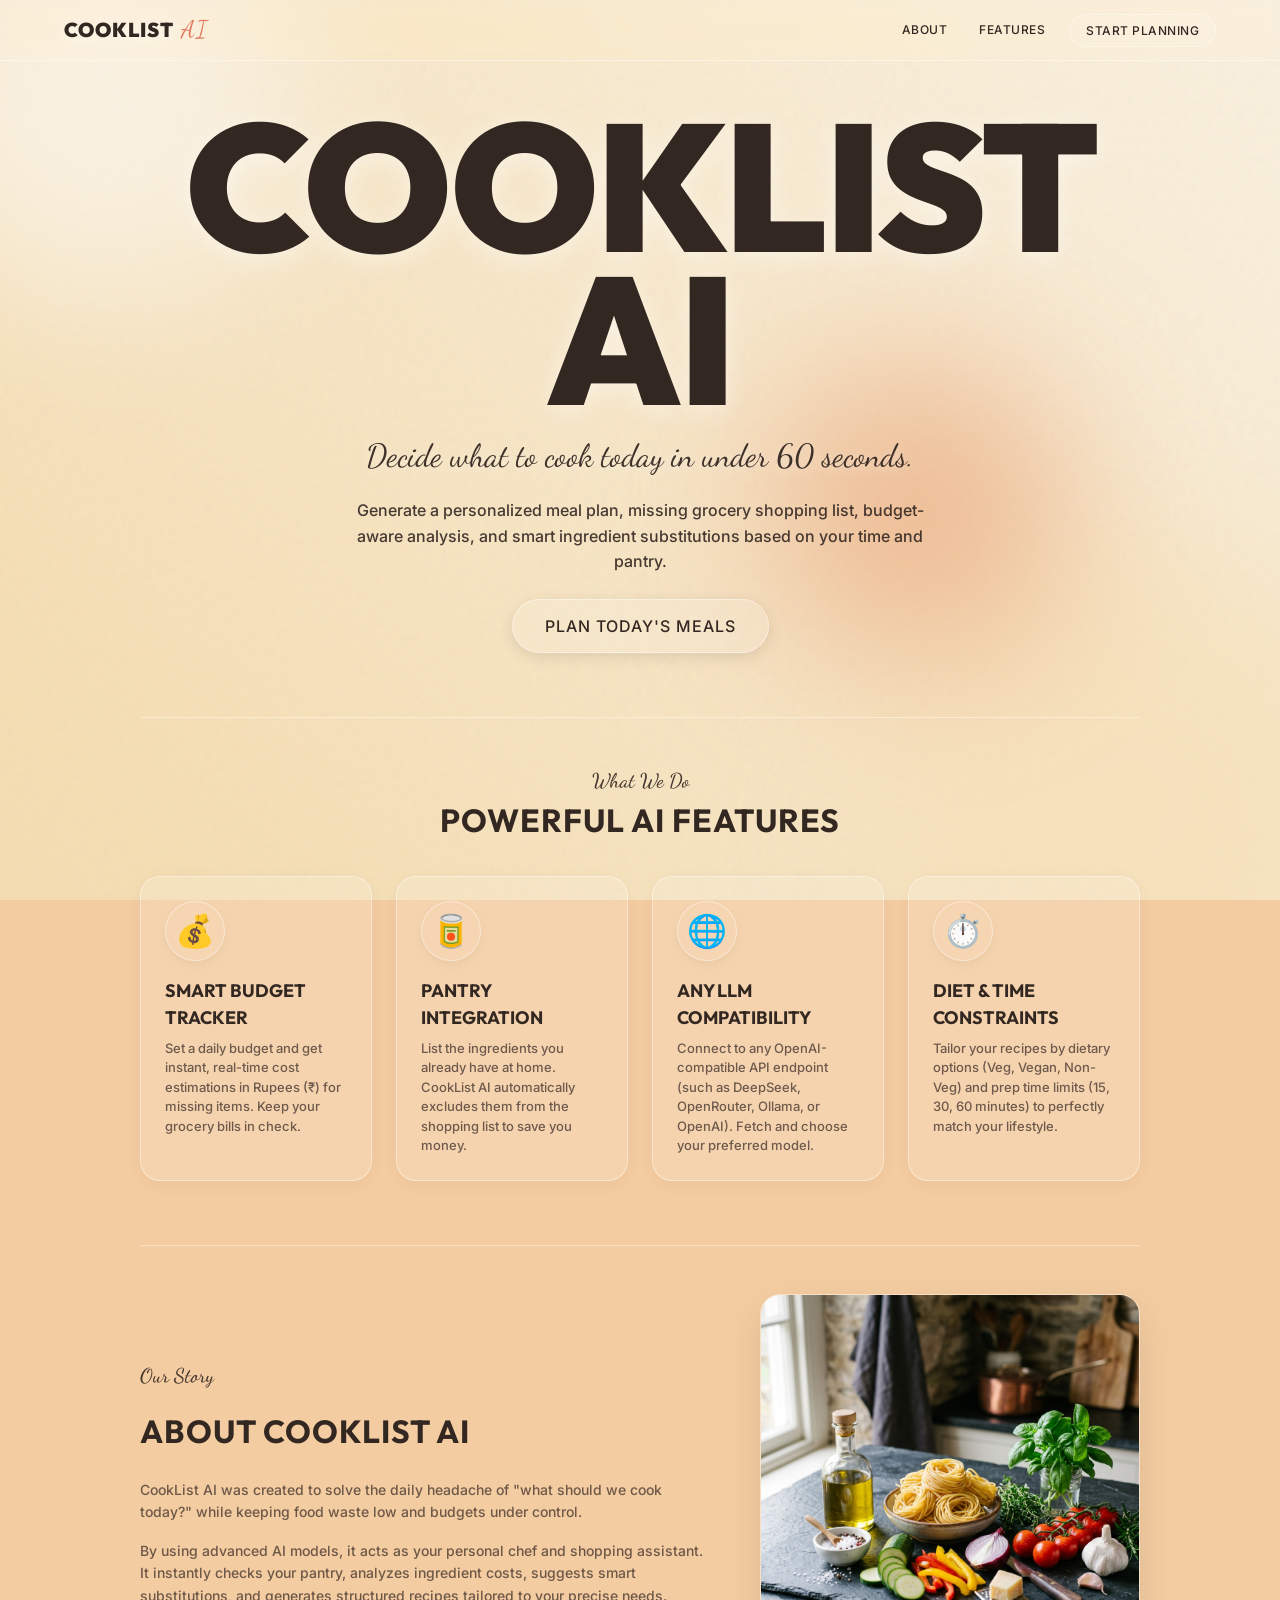
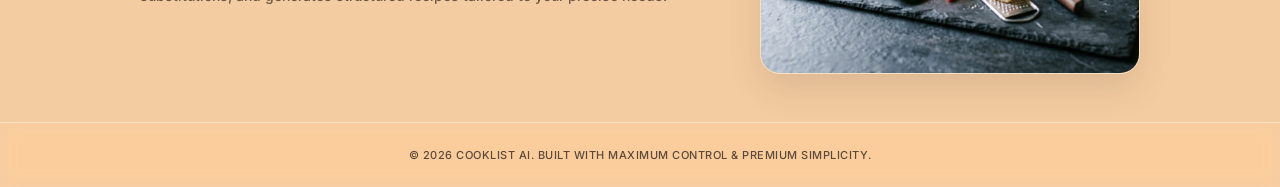
==== index.html @ 9c997653 "Initial" ====
<!DOCTYPE html>
<html lang="en">
<head>
  <meta charset="UTF-8">
  <meta name="viewport" content="width=device-width, initial-scale=1.0">
  <title>CookList AI — Personalized Meal Planner & Shopping Assistant</title>
  <meta name="description" content="Generate a personalized, budget-aware meal plan, grocery list, and ingredient substitutions in seconds.">
  <!-- Fonts -->
  <link rel="preconnect" href="https://fonts.googleapis.com">
  <link rel="preconnect" href="https://fonts.gstatic.com" crossorigin>
  <link href="https://fonts.googleapis.com/css2?family=Dancing+Script:wght@400..700&family=Inter:wght@400;500;700&family=Outfit:wght@400;500;700;900&family=Space+Mono&display=swap" rel="stylesheet">
  <!-- Stylesheet -->
  <link rel="stylesheet" href="style.css">
</head>
<body>
  <!-- Animated Background Layers -->
  <div class="mesh-bg"></div>
  <div class="noise-overlay"></div>
  <div class="bg-orbs">
    <div class="orb orb-1"></div>
    <div class="orb orb-2"></div>
    <div class="orb orb-3"></div>
  </div>

  <!-- Header / Navigation -->
  <header class="app-header">
    <div class="header-container">
      <a href="#" class="logo" id="logo-link">CookList <span class="cursive-accent">AI</span></a>
      <nav class="nav-links">
        <a href="#about" class="nav-item" id="nav-about">About</a>
        <a href="#features" class="nav-item" id="nav-features">Features</a>
        <button class="nav-btn-outline" id="nav-start-btn">Start Planning</button>
      </nav>
    </div>
  </header>

  <main>
    <!-- Screen 1: Hero & Landing -->
    <section id="landing-screen" class="screen active">
      <div class="hero-bg-accent"></div>
      <div class="hero-content">
        <h1 class="hero-title">COOKLIST AI</h1>
        <h2 class="hero-subtitle">Decide what to cook today in under 60 seconds.</h2>
        <p class="hero-description">
          Generate a personalized meal plan, missing grocery shopping list, budget-aware analysis, and smart ingredient substitutions based on your time and pantry.
        </p>
        <div class="hero-cta-wrapper">
          <button class="btn-primary-action" id="start-planning-cta">Plan Today's Meals</button>
        </div>
      </div>

      <!-- Features Section -->
      <div id="features" class="landing-section">
        <span class="cursive-subtitle" style="text-align: center;">What We Do</span>
        <h2 class="section-title">Powerful AI Features</h2>
        <div class="features-grid">
          <div class="feature-item-card">
            <div class="feature-icon">💰</div>
            <h3>Smart Budget Tracker</h3>
            <p>Set a daily budget and get instant, real-time cost estimations in Rupees (₹) for missing items. Keep your grocery bills in check.</p>
          </div>
          <div class="feature-item-card">
            <div class="feature-icon">🥫</div>
            <h3>Pantry Integration</h3>
            <p>List the ingredients you already have at home. CookList AI automatically excludes them from the shopping list to save you money.</p>
          </div>
          <div class="feature-item-card">
            <div class="feature-icon">🌐</div>
            <h3>Any LLM Compatibility</h3>
            <p>Connect to any OpenAI-compatible API endpoint (such as DeepSeek, OpenRouter, Ollama, or OpenAI). Fetch and choose your preferred model.</p>
          </div>
          <div class="feature-item-card">
            <div class="feature-icon">⏱️</div>
            <h3>Diet & Time Constraints</h3>
            <p>Tailor your recipes by dietary options (Veg, Vegan, Non-Veg) and prep time limits (15, 30, 60 minutes) to perfectly match your lifestyle.</p>
          </div>
        </div>
      </div>

      <!-- About Section -->
      <div id="about" class="landing-section">
        <div class="about-container">
          <div class="about-text">
            <span class="cursive-subtitle">Our Story</span>
            <h2 class="section-title">About CookList AI</h2>
            <p>CookList AI was created to solve the daily headache of "what should we cook today?" while keeping food waste low and budgets under control.</p>
            <p>By using advanced AI models, it acts as your personal chef and shopping assistant. It instantly checks your pantry, analyzes ingredient costs, suggests smart substitutions, and generates structured recipes tailored to your precise needs.</p>
          </div>
          <div class="about-image-wrapper">
            <img src="about_ingredients.png" alt="Fresh cooking ingredients on a slate table" class="about-img">
          </div>
        </div>
      </div>
    </section>

    <!-- Screen 2: Constraints Form -->
    <section id="form-screen" class="screen">
      <div class="form-container">
        <div class="form-card">
          <div class="form-header">
            <span class="cursive-subtitle">Your Preferences</span>
            <h2 class="form-title">Enter Cooking Constraints</h2>
            <p class="form-description">Tell us what you have and what you need. We'll handle the rest.</p>
          </div>

          <form id="preferences-form" novalidate>
            <!-- Step Indicators -->
            <div class="steps-progress" role="progressbar" aria-valuemin="1" aria-valuemax="3" aria-valuenow="1" aria-label="Planning progress">
              <div class="progress-bar-fill" id="progress-bar-fill"></div>
            </div>

            <!-- Fieldset 1: Budget & Servings -->
            <div class="form-step-section active" data-step="1">
              <div class="form-group-row">
                <div class="form-group">
                  <label for="input-budget">Daily Budget (₹)</label>
                  <input type="number" id="input-budget" min="10" max="10000" placeholder="e.g. 500" required aria-describedby="error-budget" aria-invalid="false">
                  <span class="error-msg" id="error-budget" role="alert">Please enter a valid daily budget (₹10 - ₹10,000).</span>
                </div>
                <div class="form-group">
                  <label for="input-people">Number of People</label>
                  <input type="number" id="input-people" min="1" max="20" placeholder="e.g. 2" required aria-describedby="error-people" aria-invalid="false">
                  <span class="error-msg" id="error-people" role="alert">Please specify number of people (1 - 20).</span>
                </div>
              </div>
              
              <div class="form-group-row" style="margin-top: 1.5rem;">
                <div class="form-group">
                  <label for="input-base-url">API Base URL</label>
                  <input type="text" id="input-base-url" placeholder="https://api.openai.com/v1" value="https://api.openai.com/v1" required aria-describedby="error-base-url" aria-invalid="false">
                  <span class="error-msg" id="error-base-url" role="alert">Please enter a valid API Base URL.</span>
                </div>
                <div class="form-group">
                  <label for="input-api-key">API Key</label>
                  <input type="password" id="input-api-key" placeholder="Enter API key..." required aria-describedby="error-api-key" aria-invalid="false">
                  <span class="error-msg" id="error-api-key" role="alert">Please enter a valid API key.</span>
                </div>
              </div>

              <div class="form-group-row" style="margin-top: 1.5rem; align-items: flex-end;">
                <div class="form-group" style="flex: 2;">
                  <label for="select-model">Model</label>
                  <div class="model-select-wrapper">
                    <select id="select-model" aria-invalid="false">
                      <option value="gpt-4o-mini">gpt-4o-mini (Default)</option>
                      <option value="gpt-4o">gpt-4o</option>
                      <option value="gpt-3.5-turbo">gpt-3.5-turbo</option>
                      <option value="custom">Enter Custom Model...</option>
                    </select>
                  </div>
                </div>
                <div class="form-group" style="flex: 1;">
                  <button type="button" id="btn-fetch-models" class="btn-action-outline" style="width: 100%; height: 46px; white-space: nowrap;">Fetch Models</button>
                </div>
              </div>

              <div class="form-group" id="custom-model-group" style="display: none; margin-top: 1.5rem;">
                <label for="input-model-custom">Custom Model Name</label>
                <input type="text" id="input-model-custom" placeholder="e.g. deepseek-chat, llama3" aria-invalid="false">
                <span class="error-msg" id="error-model-custom" role="alert">Please specify a model name.</span>
              </div>

              <div id="model-fetch-status" class="help-text" style="display: block; margin-top: 0.5rem; opacity: 0.8;">
                Your credentials and model choice are stored locally in your browser.
              </div>

              <div class="form-navigation-buttons">
                <button type="button" class="btn-nav btn-next" data-next="2">Next Step</button>
              </div>
            </div>

            <!-- Fieldset 2: Diet & Cooking Time -->
            <div class="form-step-section" data-step="2">
              <fieldset class="form-group">
                <legend class="form-group-label">Dietary Preference</legend>
                <div class="radio-pill-group">
                  <label class="radio-pill">
                    <input type="radio" name="diet" value="vegetarian" checked>
                    <span>Vegetarian</span>
                  </label>
                  <label class="radio-pill">
                    <input type="radio" name="diet" value="vegan">
                    <span>Vegan</span>
                  </label>
                  <label class="radio-pill">
                    <input type="radio" name="diet" value="non-vegetarian">
                    <span>Non-Vegetarian</span>
                  </label>
                </div>
              </fieldset>

              <fieldset class="form-group">
                <legend class="form-group-label">Available Cooking Time (Per Meal)</legend>
                <div class="radio-pill-group">
                  <label class="radio-pill">
                    <input type="radio" name="cooking-time" value="15">
                    <span>15 Mins</span>
                  </label>
                  <label class="radio-pill">
                    <input type="radio" name="cooking-time" value="30" checked>
                    <span>30 Mins</span>
                  </label>
                  <label class="radio-pill">
                    <input type="radio" name="cooking-time" value="60">
                    <span>60 Mins</span>
                  </label>
                </div>
              </fieldset>

              <div class="form-navigation-buttons">
                <button type="button" class="btn-nav btn-prev" data-prev="1">Back</button>
                <button type="button" class="btn-nav btn-next" data-next="3">Next Step</button>
              </div>
            </div>

            <!-- Fieldset 3: Pantry Ingredients -->
            <div class="form-step-section" data-step="3">
              <div class="form-group">
                <label for="ingredient-input">Ingredients Available at Home (Pantry)</label>
                <div class="tag-input-container">
                  <div class="tags-wrapper" id="tags-wrapper">
                    <!-- Dynamic tags will appear here -->
                  </div>
                  <input type="text" id="ingredient-input" placeholder="Type ingredient & press Enter (e.g. Rice, Eggs, Onion)" maxlength="50">
                </div>
                <small class="help-text">Adding ingredients you already have will help reduce the grocery list cost!</small>
                <div aria-live="polite" class="sr-only" id="pantry-announcer"></div>
                
                <!-- Quick suggestions -->
                <div class="suggestions-container">
                  <span class="suggestion-label">Common items:</span>
                  <div class="suggestions-list" id="suggestions-list">
                    <button type="button" class="btn-tag-suggestion" data-val="Rice">Rice</button>
                    <button type="button" class="btn-tag-suggestion" data-val="Onion">Onion</button>
                    <button type="button" class="btn-tag-suggestion" data-val="Tomato">Tomato</button>
                    <button type="button" class="btn-tag-suggestion" data-val="Eggs">Eggs</button>
                    <button type="button" class="btn-tag-suggestion" data-val="Potato">Potato</button>
                    <button type="button" class="btn-tag-suggestion" data-val="Milk">Milk</button>
                    <button type="button" class="btn-tag-suggestion" data-val="Bread">Bread</button>
                  </div>
                </div>
              </div>

              <div class="form-navigation-buttons">
                <button type="button" class="btn-nav btn-prev" data-prev="2">Back</button>
                <button type="submit" class="btn-submit-action" id="submit-plan-btn">Generate Meal Plan</button>
              </div>
            </div>

          </form>
        </div>
      </div>
    </section>

    <!-- Screen 3: AI Processing Loader -->
    <section id="loader-screen" class="screen" role="status" aria-live="polite" aria-busy="true">
      <div class="loader-content">
        <div class="spinner-container">
          <div class="spinner"></div>
        </div>
        <h2 class="loader-title">COOKLIST AI IS GENERATING</h2>
        <div class="terminal-logs-window">
          <div class="terminal-logs" id="terminal-logs">
            <p class="log-line">> Establishing secure sandbox...</p>
          </div>
        </div>
      </div>
    </section>

    <!-- Screen 4: Results Dashboard -->
    <section id="results-screen" class="screen">
      <div class="results-dashboard-container">
        <!-- Dashboard Header -->
        <div class="dashboard-header">
          <div>
            <span class="cursive-subtitle" id="dashboard-subtitle-meta">2 People • Vegetarian • 30 mins</span>
            <h1 class="dashboard-title">Today's Meal Plan</h1>
          </div>
          <div class="dashboard-actions">
            <button class="btn-action-outline" id="btn-copy-plan">Copy Plain Text</button>
            <button class="btn-action-outline" id="btn-download-plan">Download Plan</button>
            <button class="btn-primary-action" id="btn-restart-planning">Plan New Meals</button>
          </div>
        </div>

        <!-- Budget Feasibility Section -->
        <div class="dashboard-row budget-row">
          <div class="feature-card budget-status-card" id="budget-card">
            <div class="budget-card-header">
              <span class="card-caption">BUDGET FEASIBILITY</span>
              <span class="budget-badge" id="budget-badge-status">WITHIN BUDGET</span>
            </div>
            <div class="budget-card-main">
              <div class="budget-metric">
                <span class="metric-value" id="dashboard-estimated-cost">₹0</span>
                <span class="metric-label">Estimated Grocery Cost</span>
              </div>
              <div class="budget-comparison-bar" aria-hidden="true">
                <div class="comparison-bar-fill" id="budget-bar-fill"></div>
                <div class="comparison-bar-marker" id="budget-limit-marker">
                  <span class="marker-label">Limit: <span id="dashboard-budget-limit">₹0</span></span>
                </div>
              </div>
              <p class="budget-card-footer" id="budget-status-message">
                Your estimated grocery list cost is within the daily limit. Great job using home ingredients!
              </p>
            </div>
          </div>
        </div>

        <!-- Meals Row -->
        <div class="dashboard-grid meals-grid">
          <!-- Breakfast Card -->
          <div class="feature-card meal-card" data-meal="breakfast">
            <div class="meal-card-header">
              <span class="meal-label">BREAKFAST</span>
              <span class="meal-time" id="breakfast-time">15 mins</span>
            </div>
            <h3 class="meal-name" id="breakfast-name">Veg Omelette + Toast</h3>
            <h4 class="section-label">Ingredients Needed:</h4>
            <ul class="meal-ingredients-list" id="breakfast-ingredients">
              <!-- Dynamically populated -->
            </ul>
          </div>

          <!-- Lunch Card -->
          <div class="feature-card meal-card" data-meal="lunch">
            <div class="meal-card-header">
              <span class="meal-label">LUNCH</span>
              <span class="meal-time" id="lunch-time">20 mins</span>
            </div>
            <h3 class="meal-name" id="lunch-name">Tomato Rice + Salad</h3>
            <h4 class="section-label">Ingredients Needed:</h4>
            <ul class="meal-ingredients-list" id="lunch-ingredients">
              <!-- Dynamically populated -->
            </ul>
          </div>

          <!-- Dinner Card -->
          <div class="feature-card meal-card" data-meal="dinner">
            <div class="meal-card-header">
              <span class="meal-label">DINNER</span>
              <span class="meal-time" id="dinner-time">25 mins</span>
            </div>
            <h3 class="meal-name" id="dinner-name">Vegetable Pulao + Raita</h3>
            <h4 class="section-label">Ingredients Needed:</h4>
            <ul class="meal-ingredients-list" id="dinner-ingredients">
              <!-- Dynamically populated -->
            </ul>
          </div>
        </div>

        <!-- Grocery List and Substitutions Grid -->
        <div class="dashboard-grid secondary-grid">
          <!-- Grocery List Card -->
          <div class="feature-card grocery-list-card">
            <h3 class="card-title">Grocery Shopping List</h3>
            <p class="card-desc">Missing items to purchase. Tap to check off.</p>
            <ul class="shopping-list" id="grocery-shopping-list">
              <!-- Dynamic grocery items with checkboxes -->
            </ul>
          </div>

          <!-- Substitutions Card -->
          <div class="feature-card substitutions-card">
            <h3 class="card-title">Ingredient Substitutions</h3>
            <p class="card-desc">Alternatives if ingredients are unavailable at the store.</p>
            <div class="substitutions-container" id="substitutions-list-container">
              <!-- Dynamic substitution pairs -->
            </div>
          </div>
        </div>
      </div>
    </section>
  </main>

  <footer class="app-footer">
    <p>&copy; 2026 CookList AI. Built with maximum control & premium simplicity.</p>
  </footer>

  <script src="app.js"></script>
</body>
</html>
---- style.css ----
/* ==========================================================================
   Frost Design System Variables & Base Settings (Glassmorphism Redesign)
   ========================================================================== */

:root {
  /* Colors - Earthy Neutrals & Warm Orange */
  --color-glass-white: rgba(255, 255, 255, 0.2);
  --color-glass-strong: rgba(255, 255, 255, 0.3);
  --color-glass-border: rgba(255, 255, 255, 0.4);
  
  --color-accent: #e07a5f;
  --color-accent-glow: rgba(224, 122, 95, 0.3);
  
  --color-text-primary: #332722;
  --color-text-secondary: rgba(51, 39, 34, 0.7);
  --color-charcoal-text: #1b1b1b;
  
  --color-rose: #fcfaf5;
  --color-peach: #f5deb3;
  --color-lavender: #f4cca1;
  --color-mint: #e89f71;

  /* Typography — Font Families */
  --font-control: 'Inter', ui-sans-serif, system-ui, -apple-system, sans-serif;
  --font-control-compressed: 'Outfit', ui-sans-serif, system-ui, -apple-system, sans-serif;
  --font-control-cursive: 'Dancing Script', cursive, serif;
  --font-control-tnt: 'Space Mono', monospace;

  /* Typography — Scale */
  --text-caption: 12px;
  --leading-caption: 1.5;
  --text-body: 14px;
  --leading-body: 1.5;
  --text-heading-sm: 20px;
  --leading-heading-sm: 1.1;
  --text-heading: 32px;
  --leading-heading: 1.1;
  --text-heading-lg: 56px;
  --leading-heading-lg: 1;
  --text-display: clamp(64px, 15vw, 180px);
  --leading-display: 0.85;

  /* Typography — Weights */
  --font-weight-regular: 400;
  --font-weight-medium: 500;
  --font-weight-black: 900;

  /* Spacing */
  --spacing-4: 4px;
  --spacing-8: 8px;
  --spacing-12: 12px;
  --spacing-16: 16px;
  --spacing-20: 20px;
  --spacing-24: 24px;
  --spacing-32: 32px;
  --spacing-48: 48px;
  --spacing-52: 52px;
  --spacing-64: 64px;
  --spacing-80: 80px;
  --spacing-120: 120px;

  /* Border Radius */
  --radius-md: 4px;
  --radius-lg: 12px;
  --radius-xl: 20px;

  /* Named Radii */
  --radius-cards: 20px;
  --radius-links: 8px;
  --radius-inputs: 12px;
  --radius-buttons: 9999px;
  
  /* Glass Levels */
  --glass-bg-1: rgba(255, 255, 255, 0.05);
  --glass-bg-2: rgba(255, 255, 255, 0.15);
  --glass-bg-3: rgba(255, 255, 255, 0.25);
  
  --glass-blur-1: blur(8px) saturate(1.2);
  --glass-blur-2: blur(16px) saturate(1.2);
  --glass-blur-3: blur(24px) saturate(1.2);
}

/* Accessibility Helpers */
.sr-only {
  position: absolute;
  width: 1px;
  height: 1px;
  padding: 0;
  margin: -1px;
  overflow: hidden;
  clip: rect(0, 0, 0, 0);
  white-space: nowrap;
  border: 0;
}

/* Reset and Globals */
* {
  box-sizing: border-box;
  margin: 0;
  padding: 0;
}

body {
  font-family: var(--font-control);
  font-size: var(--text-body);
  line-height: var(--leading-body);
  font-weight: var(--font-weight-medium);
  color: var(--color-text-primary);
  min-height: 100vh;
  display: flex;
  flex-direction: column;
  overflow-x: hidden;
  position: relative;
  background-color: var(--color-lavender);
}

/* Animated Background Layers */
.mesh-bg {
  position: fixed;
  top: 0;
  left: 0;
  width: 100vw;
  height: 100vh;
  z-index: -3;
  background: linear-gradient(
    45deg,
    var(--color-lavender),
    var(--color-peach),
    var(--color-rose),
    var(--color-mint)
  );
  background-size: 400% 400%;
  animation: meshGradient 20s ease infinite;
}

.noise-overlay {
  position: fixed;
  top: 0;
  left: 0;
  width: 100vw;
  height: 100vh;
  z-index: -2;
  opacity: 0.05;
  pointer-events: none;
  background-image: url("data:image/svg+xml,%3Csvg viewBox='0 0 200 200' xmlns='http://www.w3.org/2000/svg'%3E%3Cfilter id='noiseFilter'%3E%3CfeTurbulence type='fractalNoise' baseFrequency='0.65' numOctaves='3' stitchTiles='stitch'/%3E%3C/filter%3E%3Crect width='100%25' height='100%25' filter='url(%23noiseFilter)'/%3E%3C/svg%3E");
}

.bg-orbs {
  position: fixed;
  top: 0;
  left: 0;
  width: 100vw;
  height: 100vh;
  z-index: -1;
  overflow: hidden;
  pointer-events: none;
}

.orb {
  position: absolute;
  border-radius: 50%;
  filter: blur(80px);
  opacity: 0.6;
}

.orb-1 {
  width: 400px;
  height: 400px;
  background: var(--color-rose);
  top: -100px;
  left: -100px;
  animation: floatOrb 15s ease-in-out infinite alternate;
}

.orb-2 {
  width: 500px;
  height: 500px;
  background: var(--color-peach);
  bottom: -150px;
  right: -100px;
  animation: floatOrb 18s ease-in-out infinite alternate-reverse;
}

.orb-3 {
  width: 300px;
  height: 300px;
  background: var(--color-mint);
  top: 40%;
  left: 60%;
  animation: floatOrb 22s ease-in-out infinite alternate;
}

@keyframes meshGradient {
  0% { background-position: 0% 50%; }
  50% { background-position: 100% 50%; }
  100% { background-position: 0% 50%; }
}

@keyframes floatOrb {
  0% { transform: translate(0, 0) scale(1); }
  50% { transform: translate(30px, -50px) scale(1.1); }
  100% { transform: translate(-20px, 20px) scale(0.9); }
}

@keyframes floatUp {
  from { opacity: 0; transform: translateY(20px); }
  to { opacity: 1; transform: translateY(0); }
}

@keyframes shimmer {
  0% { background-position: -200% center; }
  100% { background-position: 200% center; }
}

@keyframes pulseGlow {
  0% { box-shadow: 0 0 0 0 var(--color-accent-glow); }
  70% { box-shadow: 0 0 0 20px rgba(124, 91, 245, 0); }
  100% { box-shadow: 0 0 0 0 rgba(124, 91, 245, 0); }
}

/* Glass Helpers */
.glass-panel-1 {
  background: var(--glass-bg-1);
  backdrop-filter: var(--glass-blur-1);
  -webkit-backdrop-filter: var(--glass-blur-1);
  border: 1px solid var(--color-glass-border);
}

.glass-panel-2 {
  background: var(--glass-bg-2);
  backdrop-filter: var(--glass-blur-2);
  -webkit-backdrop-filter: var(--glass-blur-2);
  border: 1px solid var(--color-glass-border);
  box-shadow: 0 8px 32px rgba(0, 0, 0, 0.08);
}

.glass-panel-3 {
  background: var(--glass-bg-3);
  backdrop-filter: var(--glass-blur-3);
  -webkit-backdrop-filter: var(--glass-blur-3);
  border: 1px solid var(--color-glass-border);
  box-shadow: 0 12px 40px rgba(0, 0, 0, 0.12);
}

/* Header & Nav */
.app-header {
  position: sticky;
  top: 0;
  z-index: 100;
  padding: var(--spacing-12) 0;
  background: var(--glass-bg-1);
  backdrop-filter: var(--glass-blur-1);
  -webkit-backdrop-filter: var(--glass-blur-1);
  border-bottom: 1px solid var(--color-glass-border);
}

.header-container {
  width: 90%;
  max-width: 1200px;
  margin: 0 auto;
  display: flex;
  justify-content: space-between;
  align-items: center;
}

.logo {
  font-family: var(--font-control-compressed);
  font-size: var(--text-heading-sm);
  color: var(--color-text-primary);
  text-decoration: none;
  font-weight: var(--font-weight-black);
  letter-spacing: 1px;
  text-transform: uppercase;
  text-shadow: 0 2px 10px rgba(255, 255, 255, 0.5);
}

.cursive-accent {
  font-family: var(--font-control-cursive);
  text-transform: none;
  font-weight: var(--font-weight-regular);
  color: var(--color-accent);
  font-size: 24px;
  margin-left: 2px;
  text-shadow: none;
}

.nav-links {
  display: flex;
  align-items: center;
  gap: var(--spacing-16);
}

.nav-item {
  color: var(--color-text-primary);
  text-decoration: none;
  font-size: var(--text-caption);
  text-transform: uppercase;
  letter-spacing: 0.5px;
  transition: color 0.2s ease, text-shadow 0.2s ease;
  padding: var(--spacing-4) var(--spacing-8);
  border-radius: var(--radius-links);
}

.nav-item:hover {
  color: var(--color-text-primary);
  text-shadow: 0 0 8px rgba(255,255,255,0.6);
}

.nav-btn-outline {
  background: var(--glass-bg-1);
  color: var(--color-text-primary);
  border: 1px solid var(--color-glass-border);
  border-radius: var(--radius-buttons);
  padding: var(--spacing-8) var(--spacing-16);
  font-family: var(--font-control);
  font-weight: var(--font-weight-medium);
  font-size: var(--text-caption);
  cursor: pointer;
  transition: all 0.25s ease;
  text-transform: uppercase;
  letter-spacing: 0.5px;
  backdrop-filter: var(--glass-blur-1);
}

.nav-btn-outline:hover {
  background: var(--color-glass-strong);
  border-color: var(--color-text-primary);
  box-shadow: 0 0 15px rgba(255,255,255,0.2);
}

/* Screens System */
.screen {
  display: none;
  flex: 1;
  width: 100%;
  max-width: 1200px;
  margin: 0 auto;
  padding: var(--spacing-48) 5%;
  animation: floatUp 0.5s cubic-bezier(0.4, 0, 0.2, 1) forwards;
}

.screen.active {
  display: flex;
  flex-direction: column;
  justify-content: center;
}

/* Screen 1: Hero & Landing Screen */
#landing-screen {
  text-align: center;
  align-items: center;
  min-height: calc(100vh - 120px);
}

.hero-content {
  max-width: 800px;
  margin: auto 0;
  display: flex;
  flex-direction: column;
  align-items: center;
  gap: var(--spacing-24);
}

.hero-title {
  font-family: var(--font-control-compressed);
  font-size: var(--text-display);
  line-height: var(--leading-display);
  font-weight: var(--font-weight-black);
  color: var(--color-text-primary);
  letter-spacing: -2px;
  text-shadow: 0 4px 24px rgba(255, 255, 255, 0.5);
}

.hero-subtitle {
  font-family: var(--font-control-cursive);
  font-size: var(--text-heading);
  line-height: var(--leading-heading);
  font-weight: var(--font-weight-regular);
  color: var(--color-text-primary);
  opacity: 0.95;
  text-shadow: 0 2px 12px rgba(255, 255, 255, 0.5);
}

.hero-description {
  color: var(--color-text-primary);
  font-size: 16px;
  max-width: 600px;
  opacity: 0.9;
  line-height: 1.6;
}

.btn-primary-action {
  background: var(--glass-bg-2);
  backdrop-filter: var(--glass-blur-2);
  color: var(--color-text-primary);
  border: 1px solid var(--color-glass-border);
  border-radius: var(--radius-buttons);
  padding: var(--spacing-16) var(--spacing-32);
  font-family: var(--font-control);
  font-weight: var(--font-weight-medium);
  font-size: 16px;
  cursor: pointer;
  transition: all 0.3s cubic-bezier(0.4, 0, 0.2, 1);
  text-transform: uppercase;
  letter-spacing: 1px;
  box-shadow: 0 4px 15px rgba(0,0,0,0.1);
  position: relative;
  overflow: hidden;
}

.btn-primary-action::before {
  content: '';
  position: absolute;
  top: 0; left: -100%;
  width: 50%; height: 100%;
  background: linear-gradient(to right, transparent, rgba(255,255,255,0.3), transparent);
  transform: skewX(-20deg);
  transition: all 0.5s ease;
}

.btn-primary-action:hover {
  background: var(--glass-bg-3);
  border-color: var(--color-text-primary);
  box-shadow: 0 0 20px var(--color-accent-glow);
  transform: translateY(-2px);
}

.btn-primary-action:hover::before {
  left: 150%;
}

/* Global focus-visible outlines */
a:focus-visible,
button:focus-visible,
input:focus-visible,
fieldset:focus-within {
  outline: 3px solid var(--color-accent);
  outline-offset: 2px;
}

fieldset.form-group:focus-within {
  outline: none;
}

/* Screen 2: Constraints Form Screen */
.form-container {
  display: flex;
  justify-content: center;
  align-items: center;
  width: 100%;
}

.form-card {
  width: 100%;
  max-width: 640px;
  border-radius: var(--radius-cards);
  padding: var(--spacing-32);
  background: var(--glass-bg-3);
  backdrop-filter: var(--glass-blur-3);
  -webkit-backdrop-filter: var(--glass-blur-3);
  border: 1px solid var(--color-glass-border);
  box-shadow: 0 12px 40px rgba(0, 0, 0, 0.12), inset 0 0 0 1px rgba(255,255,255,0.1);
}

.form-header {
  margin-bottom: var(--spacing-24);
}

.cursive-subtitle {
  font-family: var(--font-control-cursive);
  font-size: var(--text-heading-sm);
  color: var(--color-text-primary);
  display: block;
  opacity: 0.9;
}

.form-title {
  font-family: var(--font-control-compressed);
  font-size: var(--text-heading);
  line-height: var(--leading-heading);
  color: var(--color-text-primary);
  text-transform: uppercase;
}

.form-description {
  color: var(--color-text-secondary);
  margin-top: var(--spacing-4);
  font-size: 13px;
}

.form-step-section { display: none; }
.form-step-section.active {
  display: flex;
  flex-direction: column;
  gap: var(--spacing-20);
  animation: floatUp 0.4s ease-out forwards;
}

.steps-progress {
  height: 6px;
  background-color: var(--glass-bg-1);
  border-radius: var(--radius-buttons);
  margin-bottom: var(--spacing-24);
  overflow: hidden;
  position: relative;
  box-shadow: inset 0 1px 3px rgba(0,0,0,0.1);
}

.progress-bar-fill {
  height: 100%;
  width: 33.33%;
  background: linear-gradient(90deg, var(--color-accent), var(--color-peach));
  border-radius: var(--radius-buttons);
  transition: width 0.4s cubic-bezier(0.4, 0, 0.2, 1);
}

.form-group-row {
  display: grid;
  grid-template-columns: 1fr 1fr;
  gap: var(--spacing-16);
}

.form-group {
  display: flex;
  flex-direction: column;
  gap: var(--spacing-8);
}

.form-group label {
  font-size: 13px;
  text-transform: uppercase;
  color: var(--color-text-primary);
  font-weight: 700;
  letter-spacing: 0.5px;
}

input[type="number"],
input[type="text"],
input[type="password"] {
  background: var(--glass-bg-1);
  color: var(--color-text-primary);
  border: 1px solid var(--color-glass-border);
  border-radius: var(--radius-inputs);
  padding: 12px var(--spacing-16);
  font-family: var(--font-control);
  font-size: 14px;
  transition: all 0.3s ease;
  outline: none;
}

input[type="number"]::placeholder,
input[type="text"]::placeholder,
input[type="password"]::placeholder {
  color: var(--color-text-secondary);
}

input[type="number"]:focus,
input[type="text"]:focus,
input[type="password"]:focus {
  background: var(--glass-bg-2);
  border-color: var(--color-text-primary);
  box-shadow: 0 0 0 3px var(--color-accent-glow);
}

input:user-invalid {
  border-color: #ff6b6b;
  box-shadow: 0 0 0 3px rgba(255, 107, 107, 0.2);
}

.error-msg {
  display: none;
  color: #ff6b6b;
  font-size: 11px;
  margin-top: -4px;
  text-shadow: 0 1px 2px rgba(255, 255, 255, 0.8);
}

.has-error input { border-color: #ff6b6b; }
.has-error .error-msg { display: block; }

.radio-pill-group {
  display: flex;
  gap: var(--spacing-8);
  flex-wrap: wrap;
}

.radio-pill {
  cursor: pointer;
  flex: 1;
  min-width: 100px;
}

.radio-pill input[type="radio"] {
  position: absolute;
  width: 1px;
  height: 1px;
  padding: 0;
  margin: -1px;
  overflow: hidden;
  clip: rect(0, 0, 0, 0);
  white-space: nowrap;
  border: 0;
}

.radio-pill input[type="radio"]:focus-visible + span {
  outline: 3px solid var(--color-accent);
  outline-offset: 2px;
  border-radius: var(--radius-buttons);
}

.radio-pill span {
  display: block;
  text-align: center;
  background: var(--glass-bg-1);
  color: var(--color-text-primary);
  border: 1px solid var(--color-glass-border);
  border-radius: var(--radius-buttons);
  padding: var(--spacing-12);
  font-size: var(--text-body);
  transition: all 0.3s ease;
  text-transform: capitalize;
  backdrop-filter: var(--glass-blur-1);
}

.radio-pill input[type="radio"]:checked + span {
  background: var(--color-accent);
  color: #fff;
  border-color: var(--color-accent);
  font-weight: 700;
  box-shadow: 0 4px 12px var(--color-accent-glow);
}

.tag-input-container {
  display: flex;
  flex-wrap: wrap;
  gap: var(--spacing-8);
  background: var(--glass-bg-1);
  border: 1px solid var(--color-glass-border);
  border-radius: var(--radius-inputs);
  padding: 8px var(--spacing-12);
  min-height: 48px;
  align-items: center;
}

.tags-wrapper {
  display: flex;
  flex-wrap: wrap;
  gap: var(--spacing-4);
}

.tag {
  background: var(--glass-bg-2);
  color: var(--color-text-primary);
  border: 1px solid rgba(255,255,255,0.3);
  padding: 6px 12px;
  border-radius: var(--radius-buttons);
  font-size: 12px;
  display: inline-flex;
  align-items: center;
  gap: var(--spacing-8);
  backdrop-filter: var(--glass-blur-1);
}

.tag .btn-remove-tag {
  border: none;
  background: transparent;
  color: #ff6b6b;
  cursor: pointer;
  font-weight: bold;
  font-size: 14px;
  line-height: 1;
  transition: color 0.2s;
}

.tag .btn-remove-tag:hover {
  color: #ff8787;
}

.tag-input-container input {
  border: none !important;
  background: transparent !important;
  padding: 4px 0 !important;
  flex: 1;
  min-width: 120px;
  outline: none !important;
  box-shadow: none !important;
}

.help-text {
  font-size: 11px;
  color: var(--color-text-secondary);
}

.suggestions-container {
  display: flex;
  flex-direction: column;
  gap: var(--spacing-8);
  margin-top: var(--spacing-8);
}

.suggestion-label {
  font-size: 11px;
  text-transform: uppercase;
  letter-spacing: 0.5px;
  color: var(--color-text-secondary);
}

.suggestions-list {
  display: flex;
  flex-wrap: wrap;
  gap: var(--spacing-8);
}

.btn-tag-suggestion {
  background: var(--glass-bg-1);
  border: 1px solid var(--color-glass-border);
  padding: 6px 12px;
  border-radius: var(--radius-buttons);
  font-size: 12px;
  color: var(--color-text-primary);
  cursor: pointer;
  transition: all 0.2s ease;
  backdrop-filter: var(--glass-blur-1);
}

.btn-tag-suggestion:hover {
  background: var(--glass-bg-3);
  transform: translateY(-1px);
}

.form-navigation-buttons {
  display: flex;
  justify-content: flex-end;
  gap: var(--spacing-12);
  margin-top: var(--spacing-16);
}

.btn-nav {
  background: transparent;
  color: var(--color-text-primary);
  border: 1px solid var(--color-glass-border);
  border-radius: var(--radius-buttons);
  padding: 10px var(--spacing-24);
  font-family: var(--font-control);
  font-size: var(--text-body);
  font-weight: var(--font-weight-medium);
  cursor: pointer;
  transition: all 0.3s ease;
}

.btn-nav:hover {
  background: var(--glass-bg-2);
  border-color: var(--color-text-primary);
}

.btn-submit-action {
  background: var(--color-accent);
  color: #fff;
  border: none;
  border-radius: var(--radius-buttons);
  padding: 10px var(--spacing-24);
  font-family: var(--font-control);
  font-size: var(--text-body);
  font-weight: 700;
  cursor: pointer;
  transition: all 0.3s ease;
  text-transform: uppercase;
  letter-spacing: 1px;
  box-shadow: 0 4px 15px var(--color-accent-glow);
}

.btn-submit-action:hover {
  transform: translateY(-2px);
  box-shadow: 0 6px 20px var(--color-accent-glow);
  background: #8b6df7;
}

/* Screen 3: Loader Screen */
#loader-screen {
  align-items: center;
  justify-content: center;
  min-height: 70vh;
}

.loader-content {
  display: flex;
  flex-direction: column;
  align-items: center;
  gap: var(--spacing-24);
  width: 100%;
  max-width: 500px;
}

.spinner-container {
  position: relative;
  width: 80px;
  height: 80px;
  animation: pulseGlow 2s infinite;
  border-radius: 50%;
}

.spinner {
  width: 100%;
  height: 100%;
  border: 4px solid var(--glass-bg-1);
  border-top-color: var(--color-text-primary);
  border-radius: 50%;
  animation: spin 1s linear infinite;
}

@keyframes spin {
  to { transform: rotate(360deg); }
}

.loader-title {
  font-family: var(--font-control-compressed);
  font-size: var(--text-heading-sm);
  color: var(--color-text-primary);
  letter-spacing: 2px;
}

.terminal-logs-window {
  width: 100%;
  height: 160px;
  background: rgba(0, 0, 0, 0.4);
  backdrop-filter: var(--glass-blur-2);
  -webkit-backdrop-filter: var(--glass-blur-2);
  border: 1px solid rgba(255, 255, 255, 0.15);
  border-radius: var(--radius-lg);
  padding: var(--spacing-20);
  font-family: var(--font-control-tnt);
  font-size: 13px;
  color: #e2e8f0;
  overflow-y: auto;
  box-shadow: inset 0 0 20px rgba(0,0,0,0.5);
}

.terminal-logs {
  display: flex;
  flex-direction: column;
  gap: 8px;
}

.log-line {
  line-height: 1.4;
  white-space: pre-wrap;
}

.log-line.highlight { color: #a8dcd1; }
.log-line.success { color: #b8a9e8; }

/* Screen 4: Results Dashboard */
.results-dashboard-container {
  display: flex;
  flex-direction: column;
  gap: var(--spacing-24);
}

.dashboard-header {
  display: flex;
  justify-content: space-between;
  align-items: center;
  flex-wrap: wrap;
  gap: var(--spacing-16);
  padding: var(--spacing-20) var(--spacing-24);
  background: var(--glass-bg-2);
  backdrop-filter: var(--glass-blur-2);
  -webkit-backdrop-filter: var(--glass-blur-2);
  border-radius: var(--radius-cards);
  border: 1px solid var(--color-glass-border);
  box-shadow: 0 8px 32px rgba(0,0,0,0.05);
}

.dashboard-title {
  font-family: var(--font-control-compressed);
  font-size: var(--text-heading);
  line-height: var(--leading-heading);
  color: var(--color-text-primary);
  text-transform: uppercase;
  margin-top: 4px;
}

.dashboard-actions {
  display: flex;
  gap: var(--spacing-12);
}

.btn-action-outline {
  background: var(--glass-bg-1);
  color: var(--color-text-primary);
  border: 1px solid var(--color-glass-border);
  border-radius: var(--radius-buttons);
  padding: 10px var(--spacing-20);
  font-family: var(--font-control);
  font-size: 13px;
  font-weight: 500;
  cursor: pointer;
  transition: all 0.2s ease;
  backdrop-filter: var(--glass-blur-1);
}

.btn-action-outline:hover {
  background: var(--glass-bg-3);
  border-color: var(--color-text-primary);
}

/* Feature Cards */
.feature-card {
  background: var(--glass-bg-2);
  backdrop-filter: var(--glass-blur-2);
  -webkit-backdrop-filter: var(--glass-blur-2);
  border-radius: var(--radius-cards);
  padding: var(--card-padding);
  border: 1px solid var(--color-glass-border);
  box-shadow: 0 8px 32px rgba(0,0,0,0.05);
  transition: transform 0.3s ease, box-shadow 0.3s ease, background 0.3s ease;
}

.feature-card:hover {
  transform: translateY(-4px);
  background: var(--glass-bg-3);
  box-shadow: 0 12px 40px rgba(0,0,0,0.1);
  border-color: rgba(255,255,255,0.4);
}

.budget-status-card {
  width: 100%;
  display: flex;
  flex-direction: column;
  gap: var(--spacing-16);
}

.budget-card-header {
  display: flex;
  justify-content: space-between;
  align-items: center;
}

.card-caption {
  font-size: 11px;
  font-weight: 700;
  text-transform: uppercase;
  color: var(--color-text-secondary);
  letter-spacing: 1px;
}

.budget-badge {
  font-size: 11px;
  font-weight: 700;
  padding: 6px 12px;
  border-radius: var(--radius-buttons);
  text-transform: uppercase;
  letter-spacing: 0.5px;
  backdrop-filter: blur(4px);
}

.budget-badge.success {
  background: rgba(168, 220, 209, 0.2);
  color: #e0f2fe;
  border: 1px solid rgba(168, 220, 209, 0.4);
}

.budget-badge.warning {
  background: rgba(247, 197, 159, 0.2);
  color: #fffaf0;
  border: 1px solid rgba(247, 197, 159, 0.4);
}

.budget-card-main {
  display: flex;
  flex-direction: column;
  gap: var(--spacing-16);
}

.budget-metric {
  display: flex;
  flex-direction: column;
}

.metric-value {
  font-family: var(--font-control-compressed);
  font-size: var(--text-heading-lg);
  line-height: 1;
  color: var(--color-text-primary);
  text-shadow: 0 2px 10px rgba(255, 255, 255, 0.5);
}

.metric-label {
  font-size: 12px;
  color: var(--color-text-secondary);
  margin-top: 4px;
}

.budget-comparison-bar {
  height: 10px;
  background: var(--glass-bg-1);
  border-radius: var(--radius-buttons);
  position: relative;
  margin: var(--spacing-16) 0;
  border: 1px solid rgba(255,255,255,0.1);
  box-shadow: inset 0 1px 4px rgba(0,0,0,0.1);
}

.comparison-bar-fill {
  height: 100%;
  width: 0%;
  border-radius: var(--radius-buttons);
  background: linear-gradient(90deg, var(--color-mint), var(--color-accent));
  transition: width 0.8s cubic-bezier(0.4, 0, 0.2, 1);
  box-shadow: 0 0 10px rgba(168, 220, 209, 0.4);
}

.comparison-bar-fill.warning {
  background: linear-gradient(90deg, var(--color-peach), #ff6b6b);
  box-shadow: 0 0 10px rgba(247, 197, 159, 0.4);
}

.comparison-bar-marker {
  position: absolute;
  top: -6px;
  height: 22px;
  width: 2px;
  background-color: #fff;
  box-shadow: 0 0 4px rgba(0,0,0,0.2);
}

.marker-label {
  position: absolute;
  bottom: 26px;
  transform: translateX(-50%);
  background: rgba(0,0,0,0.6);
  backdrop-filter: blur(4px);
  color: #fff;
  font-size: 10px;
  padding: 4px 8px;
  border-radius: 4px;
  white-space: nowrap;
  border: 1px solid rgba(255,255,255,0.2);
}

.budget-status-message {
  font-size: 13px;
  color: var(--color-text-primary);
  opacity: 0.9;
}

.dashboard-grid {
  display: grid;
  grid-template-columns: repeat(auto-fit, minmax(300px, 1fr));
  gap: var(--spacing-20);
}

.meal-card-header {
  display: flex;
  justify-content: space-between;
  margin-bottom: var(--spacing-12);
}

.meal-label {
  font-family: var(--font-control-tnt);
  font-size: 11px;
  letter-spacing: 1px;
  color: var(--color-mint);
  text-transform: uppercase;
}

.meal-time {
  font-size: 12px;
  color: var(--color-text-secondary);
}

.meal-name {
  font-family: var(--font-control-compressed);
  font-size: var(--text-heading-sm);
  color: var(--color-text-primary);
  margin-bottom: var(--spacing-16);
  text-transform: uppercase;
}

.section-label {
  font-size: 11px;
  text-transform: uppercase;
  letter-spacing: 0.5px;
  margin-bottom: var(--spacing-8);
  color: var(--color-text-secondary);
}

.meal-ingredients-list {
  list-style: none;
  display: flex;
  flex-direction: column;
  gap: 6px;
}

.meal-ingredients-list li {
  font-size: 13px;
  position: relative;
  padding-left: var(--spacing-20);
  color: var(--color-text-primary);
}

.meal-ingredients-list li::before {
  content: "✦";
  position: absolute;
  left: 0;
  color: var(--color-accent);
  font-size: 10px;
  top: 2px;
}

.secondary-grid {
  grid-template-columns: 1.2fr 0.8fr;
}

@media (max-width: 768px) {
  .secondary-grid {
    grid-template-columns: 1fr;
  }
}

.card-title {
  font-family: var(--font-control-compressed);
  font-size: var(--text-heading-sm);
  color: var(--color-text-primary);
  text-transform: uppercase;
}

.card-desc {
  font-size: 12px;
  color: var(--color-text-secondary);
  margin-bottom: var(--spacing-20);
}

.shopping-list {
  list-style: none;
  display: flex;
  flex-direction: column;
  gap: var(--spacing-8);
}

.shopping-item {
  display: flex;
  align-items: center;
  gap: var(--spacing-12);
  cursor: pointer;
  padding: 8px var(--spacing-12);
  border-radius: var(--radius-links);
  transition: background 0.2s ease;
  background: var(--glass-bg-1);
  border: 1px solid transparent;
}

.shopping-item:hover {
  background: var(--glass-bg-2);
  border-color: rgba(255,255,255,0.1);
}

.shopping-item input[type="checkbox"] {
  accent-color: var(--color-accent);
  width: 18px;
  height: 18px;
  cursor: pointer;
}

.shopping-item.checked span {
  text-decoration: line-through;
  color: var(--color-text-secondary);
}

.substitutions-container {
  display: flex;
  flex-direction: column;
  gap: var(--spacing-12);
}

.substitution-card {
  background: var(--glass-bg-1);
  border-radius: var(--radius-lg);
  padding: var(--spacing-16);
  display: flex;
  align-items: center;
  justify-content: space-between;
  border: 1px solid var(--color-glass-border);
}

.sub-arrow {
  color: var(--color-peach);
  font-weight: bold;
}

.sub-original {
  font-weight: 700;
  font-size: 13px;
  color: var(--color-text-primary);
}

.sub-replacement {
  color: var(--color-text-primary);
  font-weight: 500;
  font-size: 13px;
  background: var(--glass-bg-2);
  padding: 4px 10px;
  border-radius: var(--radius-buttons);
  border: 1px solid rgba(255,255,255,0.2);
}

/* Footer */
.app-footer {
  margin-top: auto;
  background: var(--glass-bg-1);
  backdrop-filter: var(--glass-blur-1);
  -webkit-backdrop-filter: var(--glass-blur-1);
  border-top: 1px solid var(--color-glass-border);
  padding: var(--spacing-24) 0;
  text-align: center;
}

.app-footer p {
  color: var(--color-text-primary);
  font-size: 11px;
  opacity: 0.8;
  letter-spacing: 0.5px;
  text-transform: uppercase;
}

/* ==========================================================================
   OpenAI Compatible Model Selection Styles
   ========================================================================== */

.model-select-wrapper {
  position: relative;
  width: 100%;
}

select {
  background: var(--glass-bg-1);
  color: var(--color-text-primary);
  border: 1px solid var(--color-glass-border);
  border-radius: var(--radius-inputs);
  padding: 12px var(--spacing-16);
  font-family: var(--font-control);
  font-size: 14px;
  transition: all 0.3s ease;
  outline: none;
  width: 100%;
  cursor: pointer;
  appearance: none;
  -webkit-appearance: none;
  -moz-appearance: none;
  background-image: url("data:image/svg+xml;charset=UTF-8,%3Csvg xmlns='http://www.w3.org/2000/svg' viewBox='0 0 24 24' fill='none' stroke='%23332722' stroke-width='2' stroke-linecap='round' stroke-linejoin='round'%3E%3Cpolyline points='6 9 12 15 18 9'%3E%3C/polyline%3E%3C/svg%3E");
  background-repeat: no-repeat;
  background-position: right 16px center;
  background-size: 16px;
}

select:focus {
  background: var(--glass-bg-2);
  border-color: var(--color-text-primary);
  box-shadow: 0 0 0 3px var(--color-accent-glow);
}

select option {
  background-color: var(--color-peach);
  color: var(--color-text-primary);
  font-weight: 500;
}

/* ==========================================================================
   Landing Screen Extra Sections (Features & About)
   ========================================================================== */

.landing-section {
  width: 100%;
  max-width: 1000px;
  margin: var(--spacing-64) auto 0 auto;
  padding-top: var(--spacing-48);
  border-top: 1px solid var(--color-glass-border);
  text-align: left;
}

.section-title {
  font-family: var(--font-control-compressed);
  font-size: var(--text-heading);
  text-align: center;
  color: var(--color-text-primary);
  margin-bottom: var(--spacing-32);
  text-transform: uppercase;
  letter-spacing: 1px;
}

/* Features Grid */
.features-grid {
  display: grid;
  grid-template-columns: repeat(auto-fit, minmax(220px, 1fr));
  gap: var(--spacing-24);
  margin-top: var(--spacing-16);
}

.feature-item-card {
  background: var(--glass-bg-2);
  backdrop-filter: var(--glass-blur-2);
  -webkit-backdrop-filter: var(--glass-blur-2);
  border: 1px solid var(--color-glass-border);
  border-radius: var(--radius-cards);
  padding: var(--spacing-24);
  transition: all 0.3s cubic-bezier(0.4, 0, 0.2, 1);
  box-shadow: 0 4px 20px rgba(0, 0, 0, 0.04);
}

.feature-item-card:hover {
  transform: translateY(-5px);
  background: var(--glass-bg-3);
  box-shadow: 0 12px 30px rgba(0,0,0,0.08);
  border-color: rgba(255, 255, 255, 0.5);
}

.feature-icon {
  font-size: 32px;
  margin-bottom: var(--spacing-16);
  background: var(--glass-bg-1);
  width: 60px;
  height: 60px;
  display: flex;
  align-items: center;
  justify-content: center;
  border-radius: 50%;
  border: 1px solid var(--color-glass-border);
  box-shadow: 0 4px 10px rgba(0,0,0,0.05);
}

.feature-item-card h3 {
  font-family: var(--font-control-compressed);
  font-size: 18px;
  color: var(--color-text-primary);
  margin-bottom: var(--spacing-8);
  text-transform: uppercase;
}

.feature-item-card p {
  font-size: 13px;
  color: var(--color-text-secondary);
  line-height: 1.5;
}

/* About Container */
.about-container {
  display: grid;
  grid-template-columns: 1.2fr 0.8fr;
  gap: var(--spacing-48);
  align-items: center;
}

@media (max-width: 768px) {
  .about-container {
    grid-template-columns: 1fr;
    text-align: center;
  }
}

.about-text {
  display: flex;
  flex-direction: column;
  gap: var(--spacing-16);
}

.about-text .section-title {
  text-align: left;
  margin-bottom: var(--spacing-8);
}

@media (max-width: 768px) {
  .about-text .section-title {
    text-align: center;
  }
}

.about-text p {
  font-size: 14px;
  color: var(--color-text-secondary);
  line-height: 1.6;
}

.about-image-wrapper {
  display: flex;
  justify-content: center;
  width: 100%;
}

.about-img {
  width: 100%;
  max-width: 380px;
  border-radius: var(--radius-cards);
  border: 1px solid var(--color-glass-border);
  box-shadow: 0 15px 35px rgba(0,0,0,0.1);
  transition: transform 0.5s ease;
}

.about-img:hover {
  transform: scale(1.02);
}

/* Smooth scrolling behavior */
html {
  scroll-behavior: smooth;
  scroll-padding-top: 100px;
}

@media (prefers-reduced-motion: reduce) {
  *, ::before, ::after {
    animation-duration: 0.01ms !important;
    animation-iteration-count: 1 !important;
    transition-duration: 0.01ms !important;
    scroll-behavior: auto !important;
  }
}
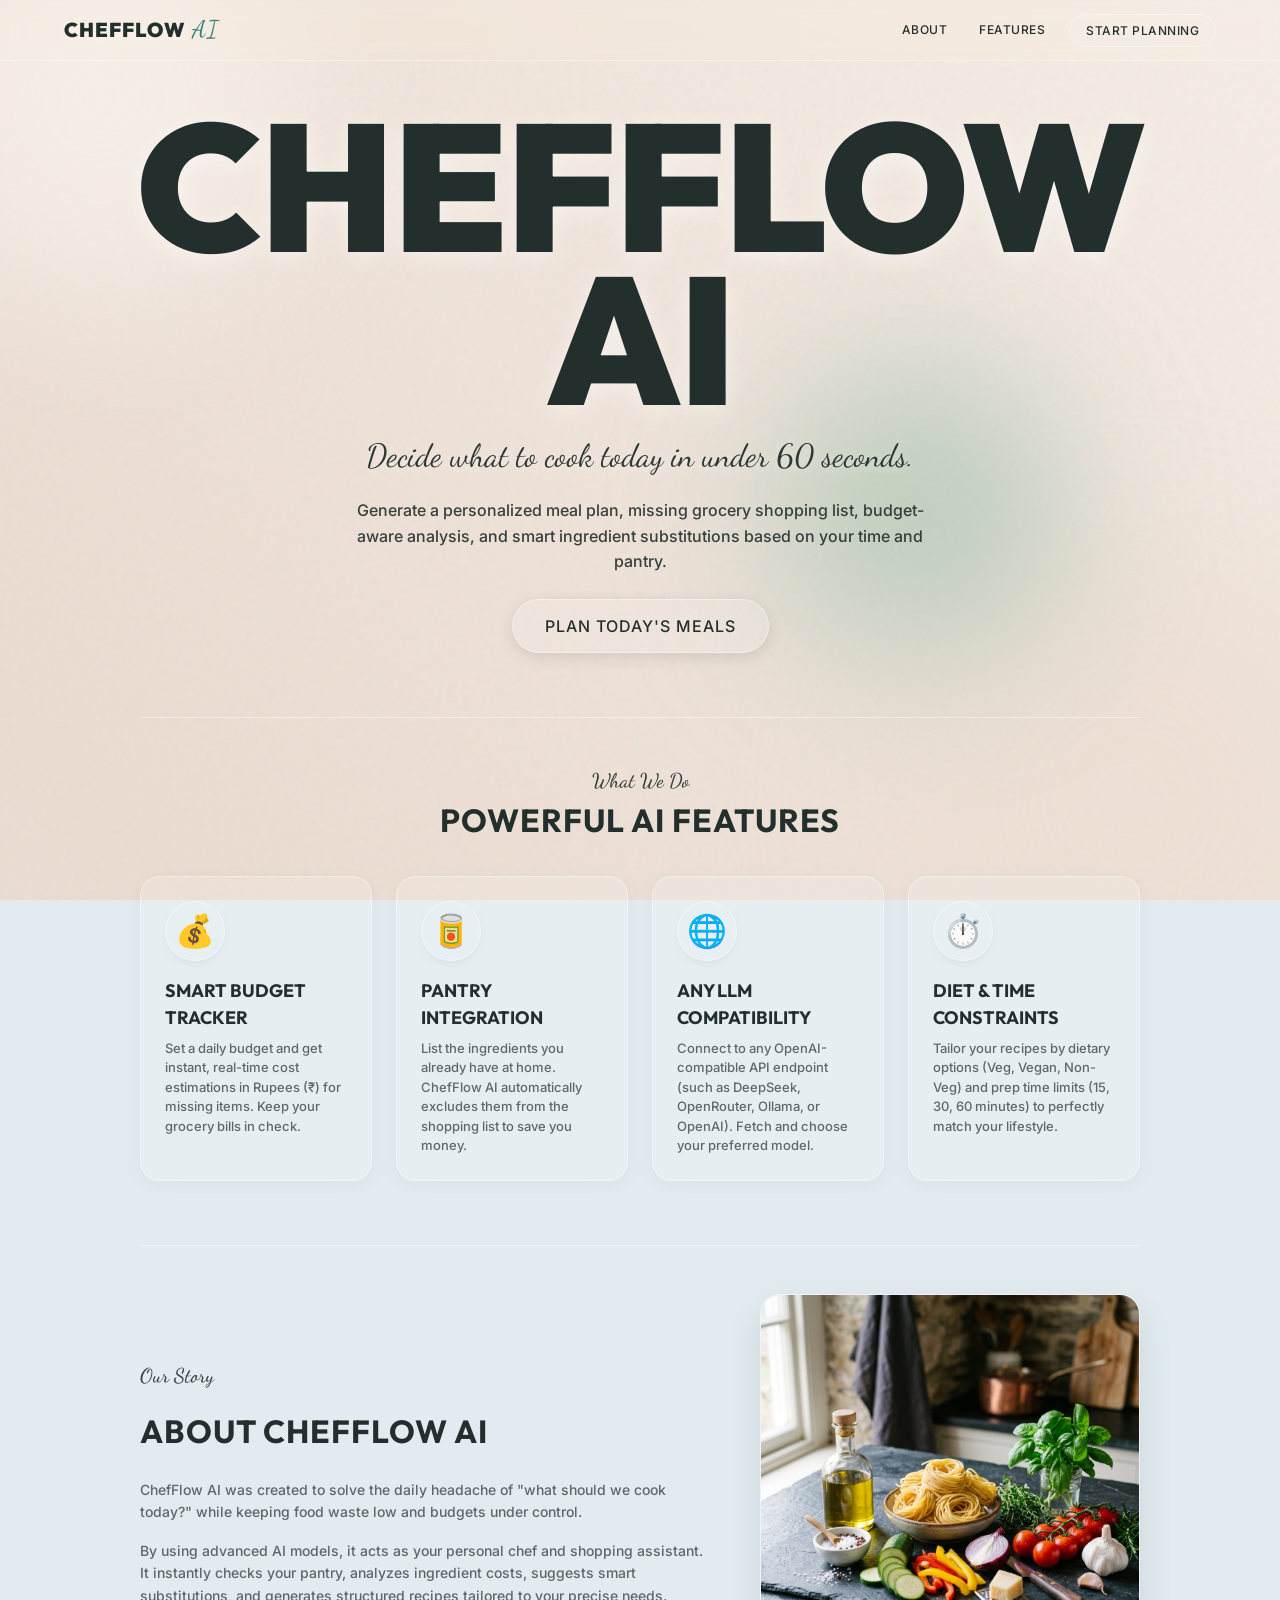
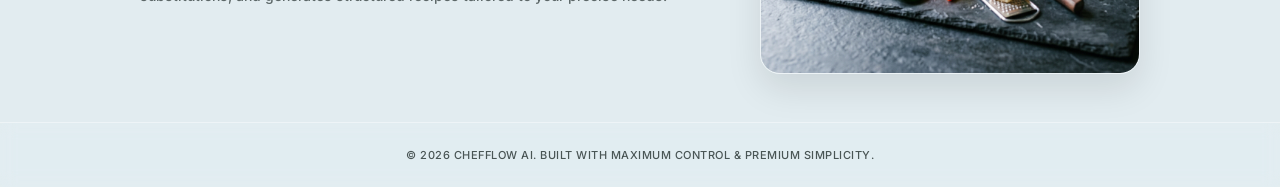
==== commit e17bcb76: "Second" ====
--- a/index.html
+++ b/index.html
@@ -3,7 +3,7 @@
 <head>
   <meta charset="UTF-8">
   <meta name="viewport" content="width=device-width, initial-scale=1.0">
-  <title>CookList AI — Personalized Meal Planner & Shopping Assistant</title>
+  <title>ChefFlow AI — Personalized Meal Planner & Shopping Assistant</title>
   <meta name="description" content="Generate a personalized, budget-aware meal plan, grocery list, and ingredient substitutions in seconds.">
   <!-- Fonts -->
   <link rel="preconnect" href="https://fonts.googleapis.com">
@@ -25,7 +25,7 @@
   <!-- Header / Navigation -->
   <header class="app-header">
     <div class="header-container">
-      <a href="#" class="logo" id="logo-link">CookList <span class="cursive-accent">AI</span></a>
+      <a href="#" class="logo" id="logo-link">ChefFlow <span class="cursive-accent">AI</span></a>
       <nav class="nav-links">
         <a href="#about" class="nav-item" id="nav-about">About</a>
         <a href="#features" class="nav-item" id="nav-features">Features</a>
@@ -39,7 +39,7 @@
     <section id="landing-screen" class="screen active">
       <div class="hero-bg-accent"></div>
       <div class="hero-content">
-        <h1 class="hero-title">COOKLIST AI</h1>
+        <h1 class="hero-title">CHEFFLOW AI</h1>
         <h2 class="hero-subtitle">Decide what to cook today in under 60 seconds.</h2>
         <p class="hero-description">
           Generate a personalized meal plan, missing grocery shopping list, budget-aware analysis, and smart ingredient substitutions based on your time and pantry.
@@ -62,7 +62,7 @@
           <div class="feature-item-card">
             <div class="feature-icon">🥫</div>
             <h3>Pantry Integration</h3>
-            <p>List the ingredients you already have at home. CookList AI automatically excludes them from the shopping list to save you money.</p>
+            <p>List the ingredients you already have at home. ChefFlow AI automatically excludes them from the shopping list to save you money.</p>
           </div>
           <div class="feature-item-card">
             <div class="feature-icon">🌐</div>
@@ -82,8 +82,8 @@
         <div class="about-container">
           <div class="about-text">
             <span class="cursive-subtitle">Our Story</span>
-            <h2 class="section-title">About CookList AI</h2>
-            <p>CookList AI was created to solve the daily headache of "what should we cook today?" while keeping food waste low and budgets under control.</p>
+            <h2 class="section-title">About ChefFlow AI</h2>
+            <p>ChefFlow AI was created to solve the daily headache of "what should we cook today?" while keeping food waste low and budgets under control.</p>
             <p>By using advanced AI models, it acts as your personal chef and shopping assistant. It instantly checks your pantry, analyzes ingredient costs, suggests smart substitutions, and generates structured recipes tailored to your precise needs.</p>
           </div>
           <div class="about-image-wrapper">
@@ -258,7 +258,7 @@
         <div class="spinner-container">
           <div class="spinner"></div>
         </div>
-        <h2 class="loader-title">COOKLIST AI IS GENERATING</h2>
+        <h2 class="loader-title">CHEFFLOW AI IS GENERATING</h2>
         <div class="terminal-logs-window">
           <div class="terminal-logs" id="terminal-logs">
             <p class="log-line">> Establishing secure sandbox...</p>
@@ -375,7 +375,7 @@
   </main>
 
   <footer class="app-footer">
-    <p>&copy; 2026 CookList AI. Built with maximum control & premium simplicity.</p>
+    <p>&copy; 2026 ChefFlow AI. Built with maximum control & premium simplicity.</p>
   </footer>
 
   <script src="app.js"></script>
--- a/style.css
+++ b/style.css
@@ -8,17 +8,17 @@
   --color-glass-strong: rgba(255, 255, 255, 0.3);
   --color-glass-border: rgba(255, 255, 255, 0.4);
   
-  --color-accent: #e07a5f;
-  --color-accent-glow: rgba(224, 122, 95, 0.3);
+  --color-accent: #3a7d77;
+  --color-accent-glow: rgba(58, 125, 119, 0.3);
   
-  --color-text-primary: #332722;
-  --color-text-secondary: rgba(51, 39, 34, 0.7);
-  --color-charcoal-text: #1b1b1b;
+  --color-text-primary: #232f2d;
+  --color-text-secondary: rgba(35, 47, 45, 0.7);
+  --color-charcoal-text: #17201f;
   
-  --color-rose: #fcfaf5;
-  --color-peach: #f5deb3;
-  --color-lavender: #f4cca1;
-  --color-mint: #e89f71;
+  --color-rose: #faf6f0;
+  --color-peach: #ebdcd0;
+  --color-lavender: #e2ecf0;
+  --color-mint: #9bbda9;
 
   /* Typography — Font Families */
   --font-control: 'Inter', ui-sans-serif, system-ui, -apple-system, sans-serif;
@@ -772,7 +772,7 @@
 .btn-submit-action:hover {
   transform: translateY(-2px);
   box-shadow: 0 6px 20px var(--color-accent-glow);
-  background: #8b6df7;
+  background: #2a5c57;
 }
 
 /* Screen 3: Loader Screen */
@@ -1247,7 +1247,7 @@
   appearance: none;
   -webkit-appearance: none;
   -moz-appearance: none;
-  background-image: url("data:image/svg+xml;charset=UTF-8,%3Csvg xmlns='http://www.w3.org/2000/svg' viewBox='0 0 24 24' fill='none' stroke='%23332722' stroke-width='2' stroke-linecap='round' stroke-linejoin='round'%3E%3Cpolyline points='6 9 12 15 18 9'%3E%3C/polyline%3E%3C/svg%3E");
+  background-image: url("data:image/svg+xml;charset=UTF-8,%3Csvg xmlns='http://www.w3.org/2000/svg' viewBox='0 0 24 24' fill='none' stroke='%23232f2d' stroke-width='2' stroke-linecap='round' stroke-linejoin='round'%3E%3Cpolyline points='6 9 12 15 18 9'%3E%3C/polyline%3E%3C/svg%3E");
   background-repeat: no-repeat;
   background-position: right 16px center;
   background-size: 16px;
